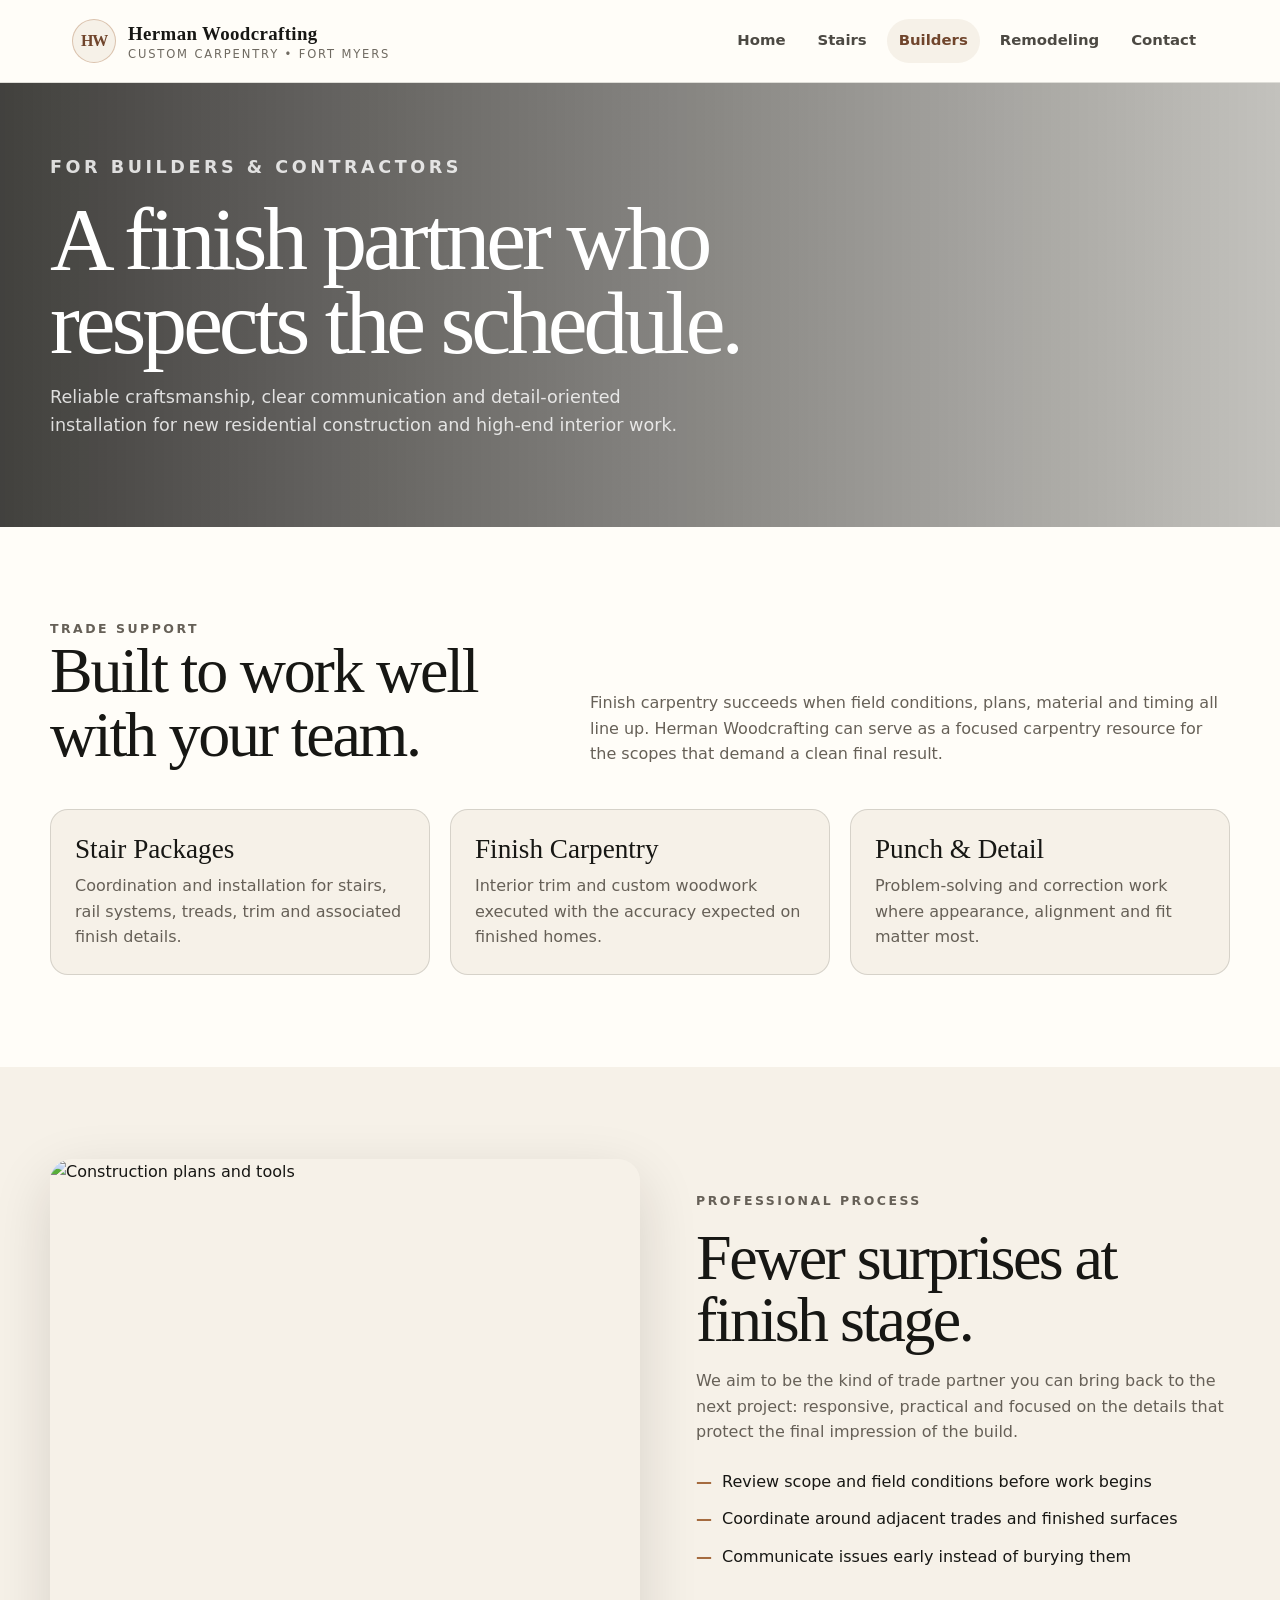
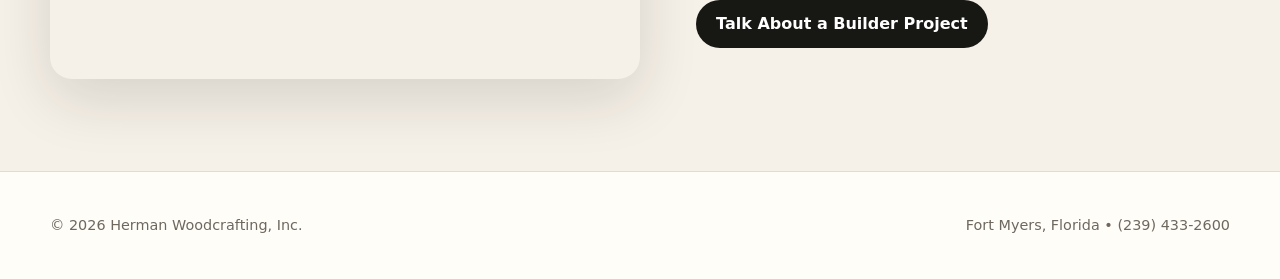
==== builders.html @ d4869a50 "added orig files added pages" ====
<!doctype html><html lang="en"><head><meta charset="utf-8"><meta name="viewport" content="width=device-width, initial-scale=1"><title>Builder Services | Herman Woodcrafting</title><link rel="stylesheet" href="styles.css"></head><body>
<header class="site-header"><div class="header-inner"><a class="brand" href="index.html"><span class="brand-mark">HW</span><span class="brand-copy"><strong>Herman Woodcrafting</strong><span>Custom Carpentry • Fort Myers</span></span></a><button class="menu-btn" aria-label="Toggle navigation">Menu</button><nav class="nav"><a href="index.html">Home</a><a href="stairs.html">Stairs</a><a class="active" href="builders.html">Builders</a><a href="remodeling.html">Remodeling</a><a href="contact.html">Contact</a></nav></div></header>
<main><section class="page-hero" style="--page-image:url('https://images.unsplash.com/photo-1504307651254-35680f356dfd?auto=format&fit=crop&w=2200&q=86')"><div class="inner"><p class="eyebrow">For builders & contractors</p><h1>A finish partner who respects the schedule.</h1><p>Reliable craftsmanship, clear communication and detail-oriented installation for new residential construction and high-end interior work.</p></div></section>
<section class="section"><div class="section-inner"><div class="section-head"><div><p class="eyebrow">Trade support</p><h2>Built to work well with your team.</h2></div><p>Finish carpentry succeeds when field conditions, plans, material and timing all line up. Herman Woodcrafting can serve as a focused carpentry resource for the scopes that demand a clean final result.</p></div><div class="grid-3"><article class="card"><div class="card-body"><h3>Stair Packages</h3><p>Coordination and installation for stairs, rail systems, treads, trim and associated finish details.</p></div></article><article class="card"><div class="card-body"><h3>Finish Carpentry</h3><p>Interior trim and custom woodwork executed with the accuracy expected on finished homes.</p></div></article><article class="card"><div class="card-body"><h3>Punch & Detail</h3><p>Problem-solving and correction work where appearance, alignment and fit matter most.</p></div></article></div></div></section>
<section class="section" style="background:var(--cream)"><div class="section-inner split"><img class="split-img" src="https://images.unsplash.com/photo-1513467535987-fd81bc7d62f8?auto=format&fit=crop&w=1400&q=86" alt="Construction plans and tools"><div><p class="eyebrow">Professional process</p><h2>Fewer surprises at finish stage.</h2><p>We aim to be the kind of trade partner you can bring back to the next project: responsive, practical and focused on the details that protect the final impression of the build.</p><div class="checks"><span>Review scope and field conditions before work begins</span><span>Coordinate around adjacent trades and finished surfaces</span><span>Communicate issues early instead of burying them</span></div><a class="btn btn-dark" href="contact.html">Talk About a Builder Project</a></div></div></section></main>
<footer><div class="footer-inner"><span>© <span data-year></span> Herman Woodcrafting, Inc.</span><span>Fort Myers, Florida • (239) 433-2600</span></div></footer><script src="script.js"></script></body></html>
---- styles.css ----
:root {
  --ink: #171714;
  --cream: #f6f1e8;
  --paper: #fffdf8;
  --oak: #a56b3f;
  --oak-dark: #70452c;
  --sage: #626b5c;
  --line: rgba(23, 23, 20, .14);
  --shadow: 0 20px 60px rgba(30, 22, 16, .14);
}

* { box-sizing: border-box; }
html { scroll-behavior: smooth; }
body {
  margin: 0;
  color: var(--ink);
  background: var(--paper);
  font-family: Inter, ui-sans-serif, system-ui, -apple-system, BlinkMacSystemFont, "Segoe UI", sans-serif;
  line-height: 1.6;
}
a { color: inherit; text-decoration: none; }
img { display: block; width: 100%; }

.site-header {
  position: sticky;
  top: 0;
  z-index: 20;
  background: rgba(255, 253, 248, .94);
  backdrop-filter: blur(14px);
  border-bottom: 1px solid var(--line);
}
.header-inner {
  max-width: 1180px;
  margin: 0 auto;
  min-height: 82px;
  padding: 0 22px;
  display: flex;
  align-items: center;
  justify-content: space-between;
  gap: 24px;
}
.brand { display: inline-flex; align-items: center; gap: 12px; }
.brand-mark {
  width: 44px;
  height: 44px;
  display: grid;
  place-items: center;
  border: 1px solid rgba(165, 107, 63, .35);
  background: var(--cream);
  border-radius: 50%;
  font-family: Georgia, serif;
  font-weight: 700;
  letter-spacing: -.08em;
  color: var(--oak-dark);
}
.brand-copy strong,
.brand-copy span { display: block; }
.brand-copy strong { font-family: Georgia, serif; font-size: 1.18rem; letter-spacing: .02em; }
.brand-copy span { margin-top: -4px; color: #6f6a61; font-size: .72rem; letter-spacing: .16em; text-transform: uppercase; }

.nav { display: flex; align-items: center; gap: 8px; }
.nav a {
  padding: 10px 12px;
  border-radius: 999px;
  color: #4c4943;
  font-size: .93rem;
  font-weight: 600;
}
.nav a:hover, .nav a.active { background: var(--cream); color: var(--oak-dark); }
.menu-btn {
  display: none;
  appearance: none;
  border: 1px solid var(--line);
  background: var(--paper);
  border-radius: 10px;
  padding: 9px 11px;
  font-size: 1rem;
}

.hero {
  min-height: 670px;
  position: relative;
  display: grid;
  align-items: end;
  color: #fff;
  overflow: hidden;
  background:
    linear-gradient(90deg, rgba(15, 14, 12, .82) 0%, rgba(15, 14, 12, .51) 50%, rgba(15, 14, 12, .20) 100%),
    url('https://images.unsplash.com/photo-1505798577917-a65157d3320a?auto=format&fit=crop&w=2200&q=86') center/cover no-repeat;
}
.hero::after {
  content: '';
  position: absolute;
  inset: 0;
  background: linear-gradient(0deg, rgba(12, 12, 10, .58), transparent 48%);
  pointer-events: none;
}
.hero-inner {
  position: relative;
  z-index: 2;
  width: min(1180px, calc(100% - 44px));
  margin: 0 auto;
  padding: 130px 0 88px;
}
.eyebrow {
  margin: 0 0 16px;
  color: #c5966f;
  font-size: .78rem;
  font-weight: 800;
  letter-spacing: .2em;
  text-transform: uppercase;
}
.hero h1, .page-hero h1 {
  margin: 0;
  max-width: 780px;
  font-family: Georgia, 'Times New Roman', serif;
  font-weight: 500;
  font-size: clamp(3.2rem, 8vw, 6.8rem);
  line-height: .94;
  letter-spacing: -.045em;
}
.hero p {
  max-width: 650px;
  margin: 26px 0 0;
  color: rgba(255,255,255,.86);
  font-size: clamp(1rem, 2vw, 1.2rem);
}
.cta-row { display: flex; flex-wrap: wrap; gap: 12px; margin-top: 32px; }
.btn {
  display: inline-flex;
  align-items: center;
  justify-content: center;
  min-height: 48px;
  padding: 0 20px;
  border-radius: 999px;
  font-weight: 750;
  transition: transform .2s ease, background .2s ease;
}
.btn:hover { transform: translateY(-2px); }
.btn-primary { background: #fff; color: var(--ink); }
.btn-secondary { border: 1px solid rgba(255,255,255,.45); color: #fff; background: rgba(255,255,255,.08); }
.btn-dark { background: var(--ink); color: #fff; }

.section { padding: 92px 22px; }
.section-inner { max-width: 1180px; margin: 0 auto; }
.section-head { display: grid; grid-template-columns: .8fr 1.2fr; gap: 40px; align-items: end; margin-bottom: 42px; }
.section-head h2 { margin: 0; font: 500 clamp(2.2rem, 5vw, 4.2rem)/1 Georgia, serif; letter-spacing: -.035em; }
.section-head p { margin: 0; color: #666057; max-width: 640px; justify-self: end; }

.grid-3 { display: grid; grid-template-columns: repeat(3, 1fr); gap: 20px; }
.card {
  background: var(--cream);
  border: 1px solid var(--line);
  border-radius: 18px;
  overflow: hidden;
}
.card-img { aspect-ratio: 4/3; object-fit: cover; }
.card-body { padding: 24px; }
.card h3 { margin: 0 0 8px; font: 500 1.7rem/1.15 Georgia, serif; }
.card p { margin: 0; color: #666057; }
.card-link { display: inline-flex; margin-top: 18px; color: var(--oak-dark); font-weight: 800; }

.split {
  display: grid;
  grid-template-columns: 1.05fr .95fr;
  gap: 56px;
  align-items: center;
}
.split-img { border-radius: 22px; min-height: 520px; height: 100%; object-fit: cover; box-shadow: var(--shadow); }
.split h2 { margin: 0; font: 500 clamp(2.4rem, 5vw, 4.8rem)/.98 Georgia, serif; letter-spacing: -.04em; }
.split p { color: #666057; }
.checks { display: grid; gap: 12px; margin: 24px 0 30px; }
.checks span { display: flex; gap: 10px; align-items: flex-start; }
.checks span::before { content: '—'; color: var(--oak); font-weight: 800; }

.stats { background: var(--ink); color: #fff; }
.stat-grid { display: grid; grid-template-columns: repeat(3, 1fr); gap: 1px; background: rgba(255,255,255,.16); border: 1px solid rgba(255,255,255,.16); }
.stat { background: var(--ink); padding: 40px; }
.stat strong { display: block; font: 500 2.6rem Georgia, serif; }
.stat span { color: rgba(255,255,255,.67); }

.page-hero {
  color: #fff;
  min-height: 430px;
  display: grid;
  align-items: end;
  padding: 70px 22px;
  background:
    linear-gradient(90deg, rgba(15,14,12,.79), rgba(15,14,12,.25)),
    var(--page-image) center/cover no-repeat;
}
.page-hero .inner { width: min(1180px, 100%); margin: 0 auto; }
.page-hero h1 { font-size: clamp(3rem, 7vw, 5.7rem); }
.page-hero p { max-width: 650px; color: rgba(255,255,255,.82); font-size: 1.1rem; }

.gallery { display: grid; grid-template-columns: 1.2fr .8fr .8fr; gap: 14px; }
.gallery img { height: 360px; object-fit: cover; border-radius: 16px; }
.gallery img:first-child { height: 734px; grid-row: span 2; }

.contact-wrap { display: grid; grid-template-columns: .9fr 1.1fr; gap: 48px; }
.contact-card { background: var(--cream); border: 1px solid var(--line); border-radius: 20px; padding: 32px; }
.contact-card h2 { margin-top: 0; font: 500 2.4rem Georgia, serif; }
.contact-meta { display: grid; gap: 18px; margin-top: 24px; }
.contact-meta small { display: block; color: #7a746b; text-transform: uppercase; letter-spacing: .12em; font-weight: 800; }
.contact-meta a, .contact-meta span { font-size: 1.05rem; }
.form { display: grid; gap: 14px; }
.form label { display: grid; gap: 7px; font-size: .9rem; font-weight: 700; }
.form input, .form textarea, .form select {
  width: 100%;
  border: 1px solid var(--line);
  border-radius: 12px;
  padding: 13px 14px;
  background: #fff;
  font: inherit;
}
.form textarea { min-height: 150px; resize: vertical; }
.form-note { color: #777168; font-size: .86rem; }

.cta-band { padding: 88px 22px; background: var(--cream); border-top: 1px solid var(--line); }
.cta-box { max-width: 1180px; margin: 0 auto; display: flex; justify-content: space-between; align-items: end; gap: 40px; }
.cta-box h2 { margin: 0; max-width: 750px; font: 500 clamp(2.5rem, 5vw, 4.6rem)/1 Georgia, serif; letter-spacing: -.04em; }

footer { padding: 42px 22px; border-top: 1px solid var(--line); }
.footer-inner { max-width: 1180px; margin: 0 auto; display: flex; justify-content: space-between; gap: 30px; color: #6e685f; font-size: .9rem; }

@media (max-width: 840px) {
  .menu-btn { display: block; }
  .nav {
    display: none;
    position: absolute;
    top: 74px;
    left: 16px;
    right: 16px;
    padding: 12px;
    border: 1px solid var(--line);
    border-radius: 14px;
    background: var(--paper);
    box-shadow: var(--shadow);
    flex-direction: column;
    align-items: stretch;
  }
  .nav.open { display: flex; }
  .nav a { border-radius: 9px; }
  .hero { min-height: 610px; }
  .section-head, .split, .contact-wrap { grid-template-columns: 1fr; }
  .section-head p { justify-self: start; }
  .grid-3 { grid-template-columns: 1fr; }
  .stat-grid { grid-template-columns: 1fr; }
  .gallery { grid-template-columns: 1fr 1fr; }
  .gallery img, .gallery img:first-child { height: 300px; grid-row: auto; }
  .gallery img:first-child { grid-column: 1 / -1; }
  .cta-box, .footer-inner { align-items: flex-start; flex-direction: column; }
}

@media (max-width: 520px) {
  .brand-copy span { display: none; }
  .hero-inner { width: min(100% - 32px, 1180px); padding-bottom: 60px; }
  .section { padding: 70px 16px; }
  .gallery { grid-template-columns: 1fr; }
  .gallery img, .gallery img:first-child { height: 260px; grid-column: auto; }
}
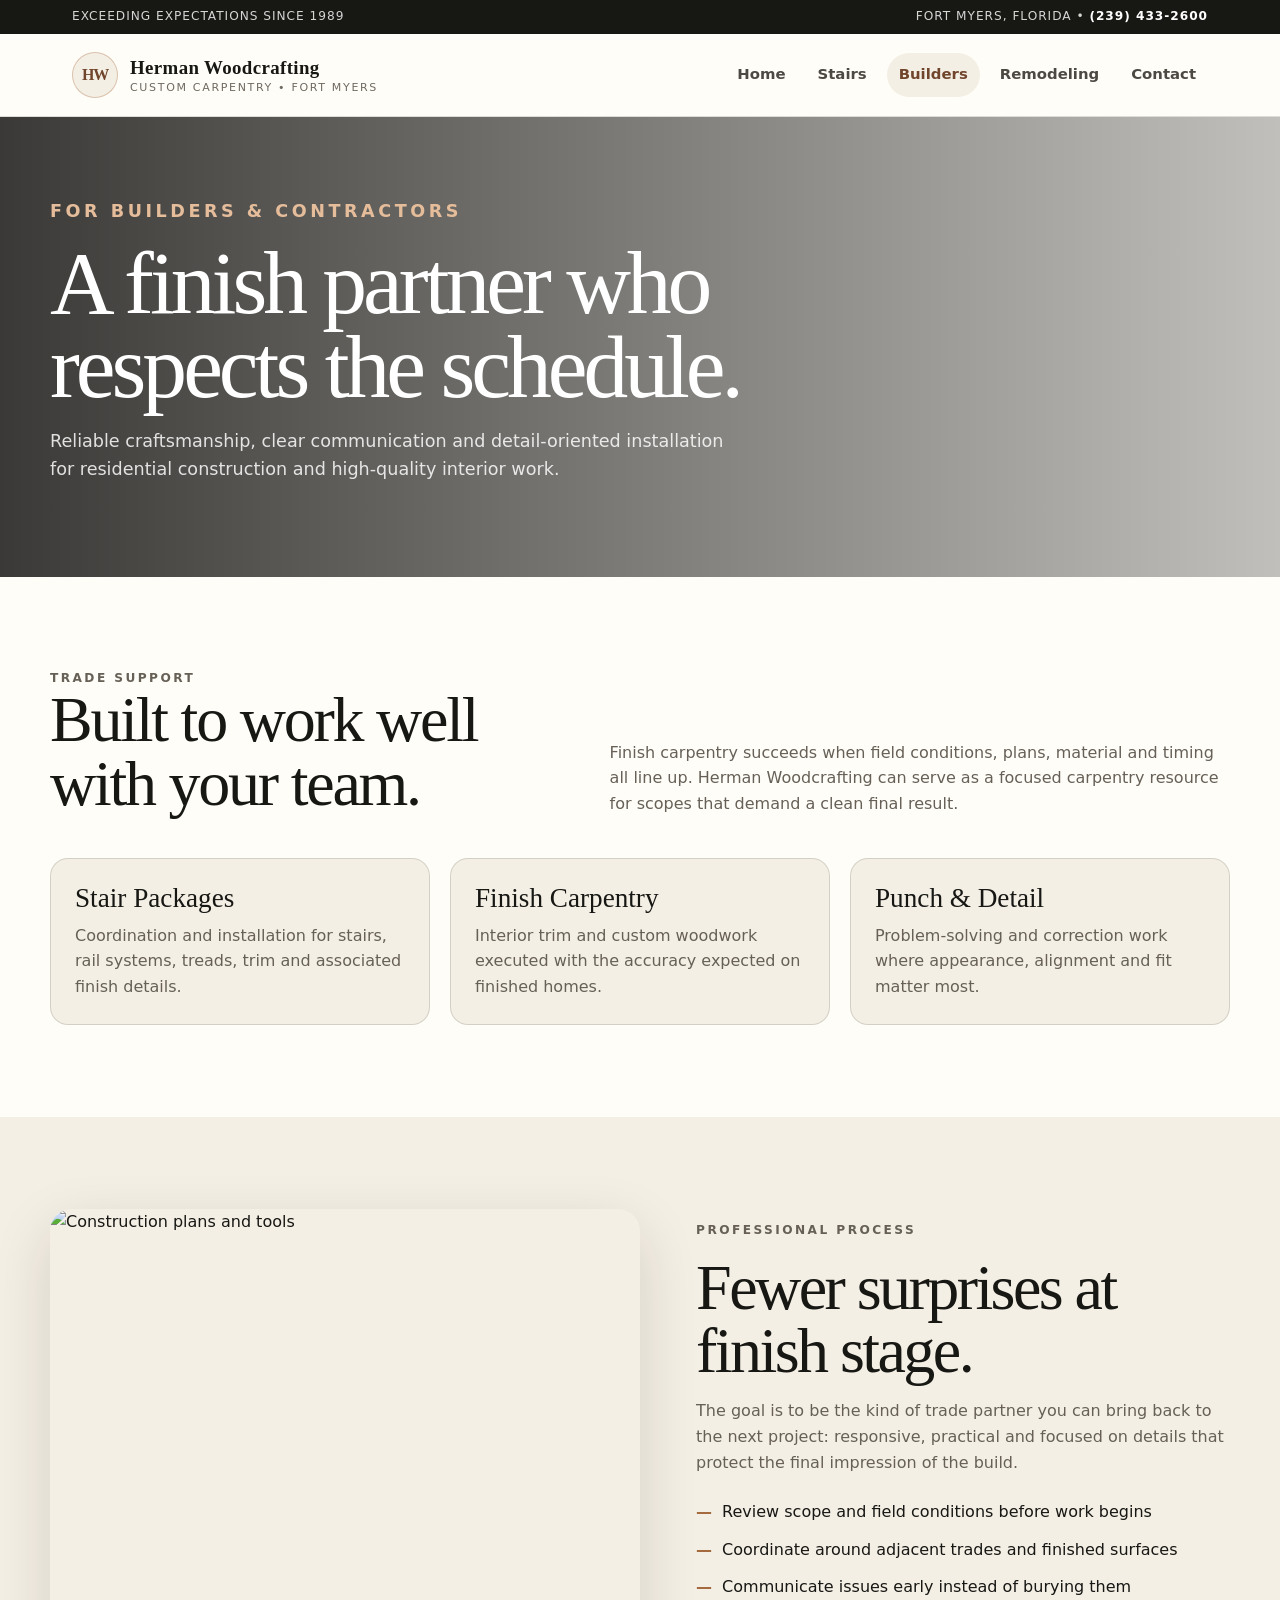
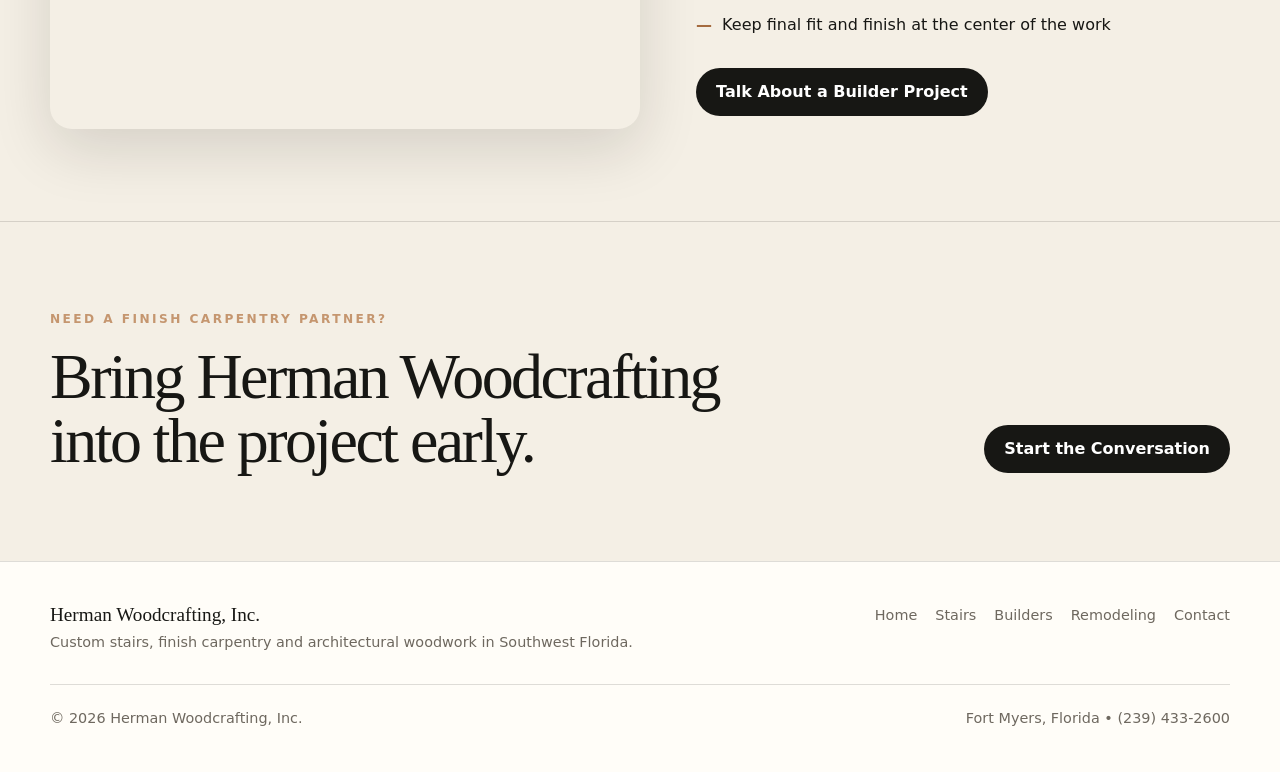
==== commit 730935ae: "V2 update used a project inside chatgpt" ====
--- a/builders.html
+++ b/builders.html
@@ -1,6 +1,12 @@
-<!doctype html><html lang="en"><head><meta charset="utf-8"><meta name="viewport" content="width=device-width, initial-scale=1"><title>Builder Services | Herman Woodcrafting</title><link rel="stylesheet" href="styles.css"></head><body>
-<header class="site-header"><div class="header-inner"><a class="brand" href="index.html"><span class="brand-mark">HW</span><span class="brand-copy"><strong>Herman Woodcrafting</strong><span>Custom Carpentry • Fort Myers</span></span></a><button class="menu-btn" aria-label="Toggle navigation">Menu</button><nav class="nav"><a href="index.html">Home</a><a href="stairs.html">Stairs</a><a class="active" href="builders.html">Builders</a><a href="remodeling.html">Remodeling</a><a href="contact.html">Contact</a></nav></div></header>
-<main><section class="page-hero" style="--page-image:url('https://images.unsplash.com/photo-1504307651254-35680f356dfd?auto=format&fit=crop&w=2200&q=86')"><div class="inner"><p class="eyebrow">For builders & contractors</p><h1>A finish partner who respects the schedule.</h1><p>Reliable craftsmanship, clear communication and detail-oriented installation for new residential construction and high-end interior work.</p></div></section>
-<section class="section"><div class="section-inner"><div class="section-head"><div><p class="eyebrow">Trade support</p><h2>Built to work well with your team.</h2></div><p>Finish carpentry succeeds when field conditions, plans, material and timing all line up. Herman Woodcrafting can serve as a focused carpentry resource for the scopes that demand a clean final result.</p></div><div class="grid-3"><article class="card"><div class="card-body"><h3>Stair Packages</h3><p>Coordination and installation for stairs, rail systems, treads, trim and associated finish details.</p></div></article><article class="card"><div class="card-body"><h3>Finish Carpentry</h3><p>Interior trim and custom woodwork executed with the accuracy expected on finished homes.</p></div></article><article class="card"><div class="card-body"><h3>Punch & Detail</h3><p>Problem-solving and correction work where appearance, alignment and fit matter most.</p></div></article></div></div></section>
-<section class="section" style="background:var(--cream)"><div class="section-inner split"><img class="split-img" src="https://images.unsplash.com/photo-1513467535987-fd81bc7d62f8?auto=format&fit=crop&w=1400&q=86" alt="Construction plans and tools"><div><p class="eyebrow">Professional process</p><h2>Fewer surprises at finish stage.</h2><p>We aim to be the kind of trade partner you can bring back to the next project: responsive, practical and focused on the details that protect the final impression of the build.</p><div class="checks"><span>Review scope and field conditions before work begins</span><span>Coordinate around adjacent trades and finished surfaces</span><span>Communicate issues early instead of burying them</span></div><a class="btn btn-dark" href="contact.html">Talk About a Builder Project</a></div></div></section></main>
-<footer><div class="footer-inner"><span>© <span data-year></span> Herman Woodcrafting, Inc.</span><span>Fort Myers, Florida • (239) 433-2600</span></div></footer><script src="script.js"></script></body></html>
+<!doctype html>
+<html lang="en"><head><meta charset="utf-8"><meta name="viewport" content="width=device-width, initial-scale=1"><meta name="description" content="Finish carpentry and custom stair support for builders and contractors in Southwest Florida."><title>Builder Services | Herman Woodcrafting</title><link rel="stylesheet" href="styles.css"></head><body>
+<div class="topbar"><div class="topbar-inner"><span>Exceeding expectations since 1989</span><span>Fort Myers, Florida • <a href="tel:+12394332600">(239) 433-2600</a></span></div></div>
+<header class="site-header"><div class="header-inner"><a class="brand" href="index.html" aria-label="Herman Woodcrafting home"><span class="brand-mark">HW</span><span class="brand-copy"><strong>Herman Woodcrafting</strong><span>Custom Carpentry • Fort Myers</span></span></a><button class="menu-btn" aria-label="Toggle navigation" aria-expanded="false" aria-controls="primary-nav">Menu</button><nav class="nav" id="primary-nav" aria-label="Primary navigation"><a href="index.html">Home</a><a href="stairs.html">Stairs</a><a class="active" href="builders.html">Builders</a><a href="remodeling.html">Remodeling</a><a href="contact.html">Contact</a></nav></div></header>
+<main>
+<!-- STOCK IMAGE: replace with a Herman active jobsite/project image. -->
+<section class="page-hero" style="--page-image:url('https://images.unsplash.com/photo-1504307651254-35680f356dfd?auto=format&fit=crop&w=2200&q=86')"><div class="inner"><p class="eyebrow">For builders & contractors</p><h1>A finish partner who respects the schedule.</h1><p>Reliable craftsmanship, clear communication and detail-oriented installation for residential construction and high-quality interior work.</p></div></section>
+<section class="section"><div class="section-inner"><div class="section-head"><div><p class="eyebrow">Trade support</p><h2>Built to work well with your team.</h2></div><p>Finish carpentry succeeds when field conditions, plans, material and timing all line up. Herman Woodcrafting can serve as a focused carpentry resource for scopes that demand a clean final result.</p></div><div class="grid-3"><article class="card"><div class="card-body"><h3>Stair Packages</h3><p>Coordination and installation for stairs, rail systems, treads, trim and associated finish details.</p></div></article><article class="card"><div class="card-body"><h3>Finish Carpentry</h3><p>Interior trim and custom woodwork executed with the accuracy expected on finished homes.</p></div></article><article class="card"><div class="card-body"><h3>Punch & Detail</h3><p>Problem-solving and correction work where appearance, alignment and fit matter most.</p></div></article></div></div></section>
+<section class="section" style="background:var(--cream)"><div class="section-inner split"><img class="split-img" src="https://images.unsplash.com/photo-1513467535987-fd81bc7d62f8?auto=format&fit=crop&w=1400&q=86" alt="Construction plans and tools"><div><p class="eyebrow">Professional process</p><h2>Fewer surprises at finish stage.</h2><p>The goal is to be the kind of trade partner you can bring back to the next project: responsive, practical and focused on details that protect the final impression of the build.</p><div class="checks"><span>Review scope and field conditions before work begins</span><span>Coordinate around adjacent trades and finished surfaces</span><span>Communicate issues early instead of burying them</span><span>Keep final fit and finish at the center of the work</span></div><a class="btn btn-dark" href="contact.html">Talk About a Builder Project</a></div></div></section>
+</main>
+<section class="cta-band"><div class="cta-box"><div><p class="eyebrow">Need a finish carpentry partner?</p><h2>Bring Herman Woodcrafting into the project early.</h2></div><a class="btn btn-dark" href="contact.html">Start the Conversation</a></div></section>
+<footer><div class="footer-inner"><div class="footer-brand"><strong>Herman Woodcrafting, Inc.</strong><span>Custom stairs, finish carpentry and architectural woodwork in Southwest Florida.</span></div><nav class="footer-nav" aria-label="Footer navigation"><a href="index.html">Home</a><a href="stairs.html">Stairs</a><a href="builders.html">Builders</a><a href="remodeling.html">Remodeling</a><a href="contact.html">Contact</a></nav><div class="footer-bottom"><span>© <span data-year></span> Herman Woodcrafting, Inc.</span><span>Fort Myers, Florida • <a href="tel:+12394332600">(239) 433-2600</a></span></div></div></footer><script src="script.js"></script></body></html>
--- a/styles.css
+++ b/styles.css
@@ -1,12 +1,15 @@
 :root {
   --ink: #171714;
-  --cream: #f6f1e8;
+  --ink-soft: #2a2925;
+  --cream: #f4efe5;
   --paper: #fffdf8;
   --oak: #a56b3f;
   --oak-dark: #70452c;
   --sage: #626b5c;
+  --muted: #6f6a61;
   --line: rgba(23, 23, 20, .14);
   --shadow: 0 20px 60px rgba(30, 22, 16, .14);
+  --radius: 18px;
 }
 
 * { box-sizing: border-box; }
@@ -17,15 +20,36 @@
   background: var(--paper);
   font-family: Inter, ui-sans-serif, system-ui, -apple-system, BlinkMacSystemFont, "Segoe UI", sans-serif;
   line-height: 1.6;
+  -webkit-font-smoothing: antialiased;
 }
 a { color: inherit; text-decoration: none; }
 img { display: block; width: 100%; }
+button, input, textarea, select { font: inherit; }
+
+.topbar {
+  background: var(--ink);
+  color: rgba(255,255,255,.82);
+  font-size: .76rem;
+  letter-spacing: .08em;
+  text-transform: uppercase;
+}
+.topbar-inner {
+  max-width: 1180px;
+  min-height: 34px;
+  margin: 0 auto;
+  padding: 7px 22px;
+  display: flex;
+  justify-content: space-between;
+  align-items: center;
+  gap: 20px;
+}
+.topbar a { color: #fff; font-weight: 750; }
 
 .site-header {
   position: sticky;
   top: 0;
   z-index: 20;
-  background: rgba(255, 253, 248, .94);
+  background: rgba(255, 253, 248, .95);
   backdrop-filter: blur(14px);
   border-bottom: 1px solid var(--line);
 }
@@ -41,8 +65,8 @@
 }
 .brand { display: inline-flex; align-items: center; gap: 12px; }
 .brand-mark {
-  width: 44px;
-  height: 44px;
+  width: 46px;
+  height: 46px;
   display: grid;
   place-items: center;
   border: 1px solid rgba(165, 107, 63, .35);
@@ -56,7 +80,7 @@
 .brand-copy strong,
 .brand-copy span { display: block; }
 .brand-copy strong { font-family: Georgia, serif; font-size: 1.18rem; letter-spacing: .02em; }
-.brand-copy span { margin-top: -4px; color: #6f6a61; font-size: .72rem; letter-spacing: .16em; text-transform: uppercase; }
+.brand-copy span { margin-top: -4px; color: var(--muted); font-size: .69rem; letter-spacing: .15em; text-transform: uppercase; }
 
 .nav { display: flex; align-items: center; gap: 8px; }
 .nav a {
@@ -64,7 +88,7 @@
   border-radius: 999px;
   color: #4c4943;
   font-size: .93rem;
-  font-weight: 600;
+  font-weight: 650;
 }
 .nav a:hover, .nav a.active { background: var(--cream); color: var(--oak-dark); }
 .menu-btn {
@@ -72,27 +96,29 @@
   appearance: none;
   border: 1px solid var(--line);
   background: var(--paper);
+  color: var(--ink);
   border-radius: 10px;
-  padding: 9px 11px;
-  font-size: 1rem;
+  padding: 9px 12px;
+  font-weight: 700;
+  cursor: pointer;
 }
 
 .hero {
-  min-height: 670px;
+  min-height: 690px;
   position: relative;
   display: grid;
   align-items: end;
   color: #fff;
   overflow: hidden;
   background:
-    linear-gradient(90deg, rgba(15, 14, 12, .82) 0%, rgba(15, 14, 12, .51) 50%, rgba(15, 14, 12, .20) 100%),
+    linear-gradient(90deg, rgba(15, 14, 12, .84) 0%, rgba(15, 14, 12, .52) 50%, rgba(15, 14, 12, .20) 100%),
     url('https://images.unsplash.com/photo-1505798577917-a65157d3320a?auto=format&fit=crop&w=2200&q=86') center/cover no-repeat;
 }
 .hero::after {
   content: '';
   position: absolute;
   inset: 0;
-  background: linear-gradient(0deg, rgba(12, 12, 10, .58), transparent 48%);
+  background: linear-gradient(0deg, rgba(12, 12, 10, .62), transparent 50%);
   pointer-events: none;
 }
 .hero-inner {
@@ -100,19 +126,20 @@
   z-index: 2;
   width: min(1180px, calc(100% - 44px));
   margin: 0 auto;
-  padding: 130px 0 88px;
+  padding: 140px 0 88px;
 }
 .eyebrow {
   margin: 0 0 16px;
   color: #c5966f;
-  font-size: .78rem;
+  font-size: .76rem;
   font-weight: 800;
   letter-spacing: .2em;
   text-transform: uppercase;
 }
+.hero .eyebrow, .page-hero .eyebrow { color: #e6bd9b; }
 .hero h1, .page-hero h1 {
   margin: 0;
-  max-width: 780px;
+  max-width: 820px;
   font-family: Georgia, 'Times New Roman', serif;
   font-weight: 500;
   font-size: clamp(3.2rem, 8vw, 6.8rem);
@@ -120,11 +147,20 @@
   letter-spacing: -.045em;
 }
 .hero p {
-  max-width: 650px;
+  max-width: 680px;
   margin: 26px 0 0;
-  color: rgba(255,255,255,.86);
+  color: rgba(255,255,255,.88);
   font-size: clamp(1rem, 2vw, 1.2rem);
 }
+.hero-badge {
+  display: inline-flex;
+  align-items: center;
+  gap: 9px;
+  margin-top: 24px;
+  color: rgba(255,255,255,.78);
+  font-size: .88rem;
+}
+.hero-badge::before { content: ''; width: 32px; height: 1px; background: #e6bd9b; }
 .cta-row { display: flex; flex-wrap: wrap; gap: 12px; margin-top: 32px; }
 .btn {
   display: inline-flex;
@@ -132,28 +168,49 @@
   justify-content: center;
   min-height: 48px;
   padding: 0 20px;
+  border: 0;
   border-radius: 999px;
   font-weight: 750;
-  transition: transform .2s ease, background .2s ease;
+  cursor: pointer;
+  transition: transform .2s ease, background .2s ease, box-shadow .2s ease;
 }
 .btn:hover { transform: translateY(-2px); }
 .btn-primary { background: #fff; color: var(--ink); }
+.btn-primary:hover { box-shadow: 0 10px 30px rgba(0,0,0,.2); }
 .btn-secondary { border: 1px solid rgba(255,255,255,.45); color: #fff; background: rgba(255,255,255,.08); }
 .btn-dark { background: var(--ink); color: #fff; }
 
+.trust-strip { border-bottom: 1px solid var(--line); background: #fbf8f1; }
+.trust-inner {
+  max-width: 1180px;
+  margin: 0 auto;
+  padding: 19px 22px;
+  display: grid;
+  grid-template-columns: repeat(4, 1fr);
+  gap: 18px;
+}
+.trust-item { display: flex; gap: 10px; align-items: center; color: #5f5a52; font-size: .88rem; }
+.trust-item::before { content: '◆'; color: var(--oak); font-size: .56rem; }
+
 .section { padding: 92px 22px; }
 .section-inner { max-width: 1180px; margin: 0 auto; }
-.section-head { display: grid; grid-template-columns: .8fr 1.2fr; gap: 40px; align-items: end; margin-bottom: 42px; }
-.section-head h2 { margin: 0; font: 500 clamp(2.2rem, 5vw, 4.2rem)/1 Georgia, serif; letter-spacing: -.035em; }
-.section-head p { margin: 0; color: #666057; max-width: 640px; justify-self: end; }
+.section-head { display: grid; grid-template-columns: .9fr 1.1fr; gap: 52px; align-items: end; margin-bottom: 42px; }
+.section-head h2, .content-heading {
+  margin: 0;
+  font: 500 clamp(2.2rem, 5vw, 4.2rem)/1 Georgia, serif;
+  letter-spacing: -.035em;
+}
+.section-head p { margin: 0; color: #666057; max-width: 650px; justify-self: end; }
 
 .grid-3 { display: grid; grid-template-columns: repeat(3, 1fr); gap: 20px; }
 .card {
   background: var(--cream);
   border: 1px solid var(--line);
-  border-radius: 18px;
+  border-radius: var(--radius);
   overflow: hidden;
-}
+  transition: transform .25s ease, box-shadow .25s ease;
+}
+.card:hover { transform: translateY(-4px); box-shadow: 0 18px 45px rgba(30,22,16,.11); }
 .card-img { aspect-ratio: 4/3; object-fit: cover; }
 .card-body { padding: 24px; }
 .card h3 { margin: 0 0 8px; font: 500 1.7rem/1.15 Georgia, serif; }
@@ -173,6 +230,12 @@
 .checks span { display: flex; gap: 10px; align-items: flex-start; }
 .checks span::before { content: '—'; color: var(--oak); font-weight: 800; }
 
+.process-grid { display: grid; grid-template-columns: repeat(3, 1fr); gap: 18px; margin-top: 38px; }
+.process-step { padding: 28px; border-top: 1px solid var(--line); background: rgba(255,255,255,.42); }
+.process-step small { display: block; color: var(--oak-dark); font-weight: 800; letter-spacing: .14em; text-transform: uppercase; }
+.process-step h3 { margin: 9px 0 8px; font: 500 1.55rem Georgia, serif; }
+.process-step p { margin: 0; color: #666057; }
+
 .stats { background: var(--ink); color: #fff; }
 .stat-grid { display: grid; grid-template-columns: repeat(3, 1fr); gap: 1px; background: rgba(255,255,255,.16); border: 1px solid rgba(255,255,255,.16); }
 .stat { background: var(--ink); padding: 40px; }
@@ -181,17 +244,17 @@
 
 .page-hero {
   color: #fff;
-  min-height: 430px;
+  min-height: 460px;
   display: grid;
   align-items: end;
-  padding: 70px 22px;
+  padding: 76px 22px;
   background:
-    linear-gradient(90deg, rgba(15,14,12,.79), rgba(15,14,12,.25)),
+    linear-gradient(90deg, rgba(15,14,12,.82), rgba(15,14,12,.26)),
     var(--page-image) center/cover no-repeat;
 }
 .page-hero .inner { width: min(1180px, 100%); margin: 0 auto; }
 .page-hero h1 { font-size: clamp(3rem, 7vw, 5.7rem); }
-.page-hero p { max-width: 650px; color: rgba(255,255,255,.82); font-size: 1.1rem; }
+.page-hero p { max-width: 690px; color: rgba(255,255,255,.84); font-size: 1.1rem; }
 
 .gallery { display: grid; grid-template-columns: 1.2fr .8fr .8fr; gap: 14px; }
 .gallery img { height: 360px; object-fit: cover; border-radius: 16px; }
@@ -204,6 +267,7 @@
 .contact-meta small { display: block; color: #7a746b; text-transform: uppercase; letter-spacing: .12em; font-weight: 800; }
 .contact-meta a, .contact-meta span { font-size: 1.05rem; }
 .form { display: grid; gap: 14px; }
+.form-row { display: grid; grid-template-columns: 1fr 1fr; gap: 14px; }
 .form label { display: grid; gap: 7px; font-size: .9rem; font-weight: 700; }
 .form input, .form textarea, .form select {
   width: 100%;
@@ -211,19 +275,26 @@
   border-radius: 12px;
   padding: 13px 14px;
   background: #fff;
-  font: inherit;
-}
-.form textarea { min-height: 150px; resize: vertical; }
+  color: var(--ink);
+}
+.form input:focus, .form textarea:focus, .form select:focus { outline: 2px solid rgba(165,107,63,.24); border-color: var(--oak); }
+.form textarea { min-height: 160px; resize: vertical; }
 .form-note { color: #777168; font-size: .86rem; }
 
 .cta-band { padding: 88px 22px; background: var(--cream); border-top: 1px solid var(--line); }
 .cta-box { max-width: 1180px; margin: 0 auto; display: flex; justify-content: space-between; align-items: end; gap: 40px; }
-.cta-box h2 { margin: 0; max-width: 750px; font: 500 clamp(2.5rem, 5vw, 4.6rem)/1 Georgia, serif; letter-spacing: -.04em; }
-
-footer { padding: 42px 22px; border-top: 1px solid var(--line); }
-.footer-inner { max-width: 1180px; margin: 0 auto; display: flex; justify-content: space-between; gap: 30px; color: #6e685f; font-size: .9rem; }
+.cta-box h2 { margin: 0; max-width: 760px; font: 500 clamp(2.5rem, 5vw, 4.6rem)/1 Georgia, serif; letter-spacing: -.04em; }
+
+footer { padding: 42px 22px; border-top: 1px solid var(--line); background: var(--paper); }
+.footer-inner { max-width: 1180px; margin: 0 auto; display: grid; grid-template-columns: 1.1fr .9fr; gap: 30px; color: #6e685f; font-size: .9rem; }
+.footer-brand strong { display: block; color: var(--ink); font: 500 1.2rem Georgia, serif; margin-bottom: 5px; }
+.footer-nav { display: flex; flex-wrap: wrap; justify-content: flex-end; gap: 8px 18px; }
+.footer-nav a:hover { color: var(--oak-dark); }
+.footer-bottom { grid-column: 1 / -1; display: flex; justify-content: space-between; gap: 30px; padding-top: 22px; border-top: 1px solid var(--line); }
 
 @media (max-width: 840px) {
+  .topbar-inner { justify-content: center; text-align: center; }
+  .topbar-inner span:last-child { display: none; }
   .menu-btn { display: block; }
   .nav {
     display: none;
@@ -241,21 +312,36 @@
   }
   .nav.open { display: flex; }
   .nav a { border-radius: 9px; }
-  .hero { min-height: 610px; }
+  .hero { min-height: 620px; }
+  .trust-inner { grid-template-columns: 1fr 1fr; }
   .section-head, .split, .contact-wrap { grid-template-columns: 1fr; }
   .section-head p { justify-self: start; }
-  .grid-3 { grid-template-columns: 1fr; }
+  .grid-3, .process-grid { grid-template-columns: 1fr; }
   .stat-grid { grid-template-columns: 1fr; }
   .gallery { grid-template-columns: 1fr 1fr; }
   .gallery img, .gallery img:first-child { height: 300px; grid-row: auto; }
   .gallery img:first-child { grid-column: 1 / -1; }
-  .cta-box, .footer-inner { align-items: flex-start; flex-direction: column; }
+  .cta-box { align-items: flex-start; flex-direction: column; }
+  .footer-inner { grid-template-columns: 1fr; }
+  .footer-nav { justify-content: flex-start; }
+  .footer-bottom { grid-column: auto; flex-direction: column; gap: 6px; }
 }
 
 @media (max-width: 520px) {
   .brand-copy span { display: none; }
+  .header-inner { min-height: 72px; padding: 0 16px; }
   .hero-inner { width: min(100% - 32px, 1180px); padding-bottom: 60px; }
+  .hero h1 { font-size: clamp(3rem, 15vw, 4.5rem); }
   .section { padding: 70px 16px; }
+  .trust-inner { grid-template-columns: 1fr; padding: 16px; }
+  .trust-item:nth-child(n+3) { display: none; }
   .gallery { grid-template-columns: 1fr; }
   .gallery img, .gallery img:first-child { height: 260px; grid-column: auto; }
-}
+  .form-row { grid-template-columns: 1fr; }
+  .btn { width: 100%; }
+}
+
+@media (prefers-reduced-motion: reduce) {
+  html { scroll-behavior: auto; }
+  *, *::before, *::after { transition: none !important; }
+}
